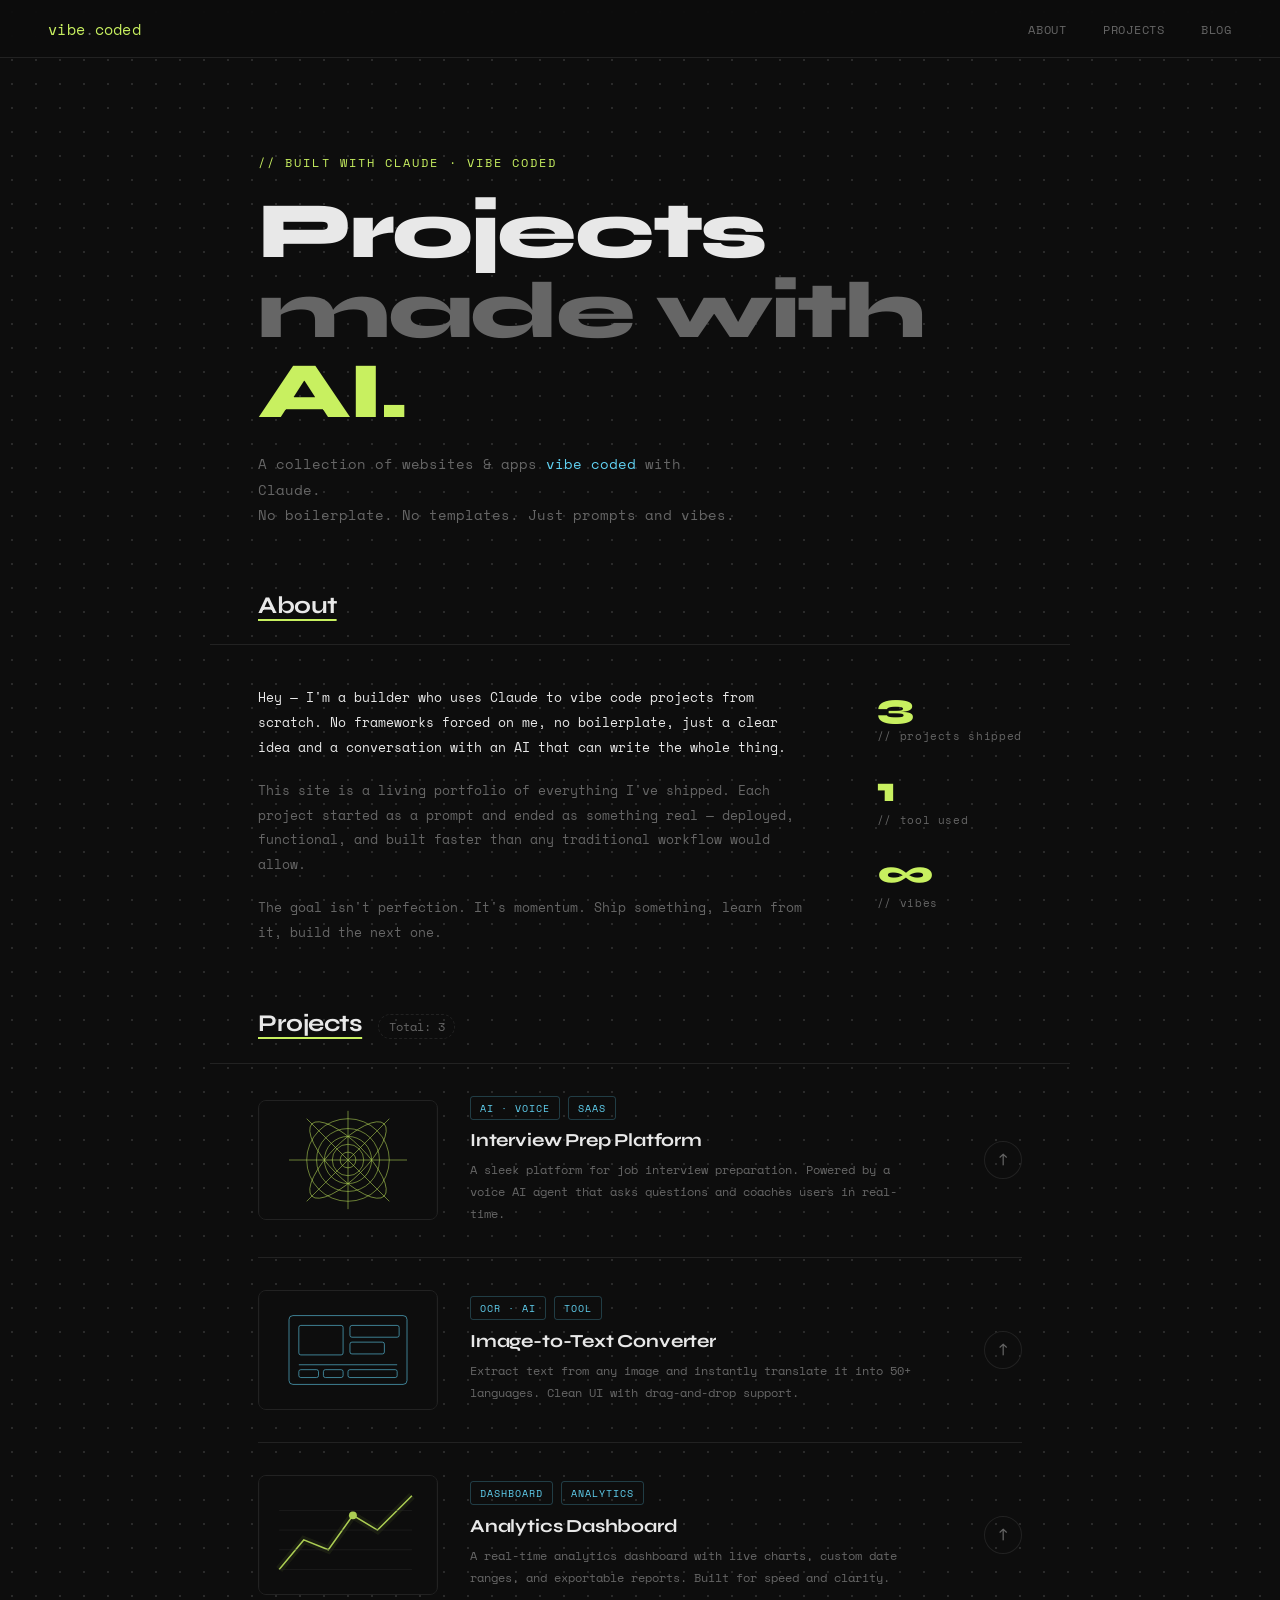
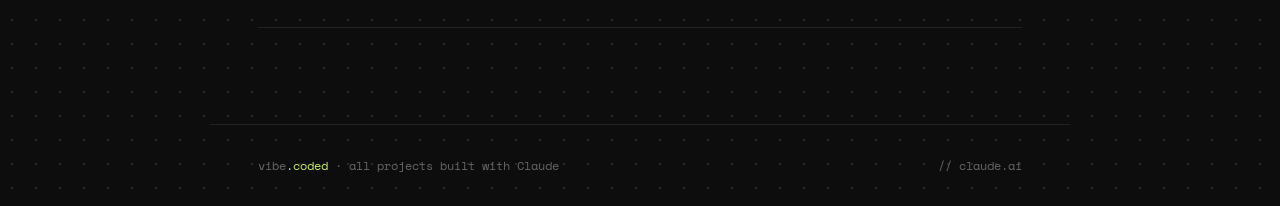
==== index.html @ f3f7cf04 "renamed to index.html" ====
<!DOCTYPE html>
<html lang="en">
<head>
  <meta charset="UTF-8"/>
  <meta name="viewport" content="width=device-width, initial-scale=1.0"/>
  <title>Vibe Coded — Projects by Claude</title>
  <link href="https://fonts.googleapis.com/css2?family=Space+Mono:ital,wght@0,400;0,700;1,400&family=Syne:wght@400;600;700;800&display=swap" rel="stylesheet"/>
  <link rel="stylesheet" href="style.css"/>
</head>
<body>

  <!-- NAV -->
  <nav>
    <a href="#" class="nav-logo">vibe<span>.</span>coded</a>
    <ul class="nav-links">
      <li><a href="#about">About</a></li>
      <li><a href="#projects">Projects</a></li>
      <li><a href="#">Blog</a></li>
    </ul>
  </nav>

  <!-- HERO -->
  <header class="hero">
    <p class="hero-eyebrow">// built with claude · vibe coded</p>
    <h1>
      Projects<br/>
      <span class="dim">made with</span> <span class="hi">AI.</span>
    </h1>
    <p class="hero-sub">
      A collection of websites &amp; apps <strong>vibe coded</strong> with Claude.<br/>
      No boilerplate. No templates. Just prompts and vibes.
    </p>
  </header>

  <!-- ABOUT SECTION -->
  <section class="about-section" id="about">
    <div class="section-header">
      <h2>About</h2>
    </div>
    <div class="about-body">
      <div class="about-text">
        <p>Hey — I'm a builder who uses Claude to vibe code projects from scratch. No frameworks forced on me, no boilerplate, just a clear idea and a conversation with an AI that can write the whole thing.</p>
        <p>This site is a living portfolio of everything I've shipped. Each project started as a prompt and ended as something real — deployed, functional, and built faster than any traditional workflow would allow.</p>
        <p>The goal isn't perfection. It's momentum. Ship something, learn from it, build the next one.</p>
      </div>
      <div class="about-stats">
        <div class="stat">
          <span class="stat-number">3</span>
          <span class="stat-label">// projects shipped</span>
        </div>
        <div class="stat">
          <span class="stat-number">1</span>
          <span class="stat-label">// tool used</span>
        </div>
        <div class="stat">
          <span class="stat-number">∞</span>
          <span class="stat-label">// vibes</span>
        </div>
      </div>
    </div>
  </section>

  <!-- PROJECTS SECTION HEADER -->
  <div class="section-header" id="projects">
    <h2>Projects</h2>
    <span class="project-count" id="count-badge">Total: 3</span>
  </div>

  <!-- PROJECT LIST -->
  <div class="project-list" id="project-list">

    <!-- Project 1 -->
    <a class="project-row" href="#" target="_blank">
      <div class="project-thumb">
        <svg class="thumb-art" viewBox="0 0 180 120" xmlns="http://www.w3.org/2000/svg">
          <rect width="180" height="120" fill="#0d0d0d"/>
          <g stroke="#c8f060" stroke-width="0.6" fill="none" opacity="0.85">
            <circle cx="90" cy="60" r="8"/>
            <circle cx="90" cy="60" r="16"/>
            <circle cx="90" cy="60" r="24"/>
            <circle cx="90" cy="60" r="32"/>
            <circle cx="90" cy="60" r="42"/>
            <line x1="48" y1="18" x2="132" y2="102"/>
            <line x1="132" y1="18" x2="48" y2="102"/>
            <line x1="30" y1="60" x2="150" y2="60"/>
            <line x1="90" y1="10" x2="90" y2="110"/>
            <ellipse cx="90" cy="60" rx="52" ry="18" transform="rotate(45 90 60)"/>
            <ellipse cx="90" cy="60" rx="52" ry="18" transform="rotate(-45 90 60)"/>
          </g>
        </svg>
      </div>
      <div class="project-body">
        <div class="project-tags">
          <span class="tag">AI · Voice</span>
          <span class="tag">SaaS</span>
        </div>
        <p class="project-title">Interview Prep Platform</p>
        <p class="project-desc">A sleek platform for job interview preparation. Powered by a voice AI agent that asks questions and coaches users in real-time.</p>
      </div>
      <div class="project-arrow">↗</div>
    </a>

    <!-- Project 2 -->
    <a class="project-row" href="#" target="_blank">
      <div class="project-thumb">
        <svg class="thumb-art" viewBox="0 0 180 120" xmlns="http://www.w3.org/2000/svg">
          <rect width="180" height="120" fill="#0d0d0d"/>
          <g stroke="#60d0f0" stroke-width="0.7" fill="none" opacity="0.85">
            <rect x="30" y="25" width="120" height="70" rx="4"/>
            <rect x="40" y="35" width="45" height="30" rx="2"/>
            <rect x="92" y="35" width="50" height="12" rx="2"/>
            <rect x="92" y="52" width="35" height="12" rx="2"/>
            <line x1="40" y1="75" x2="140" y2="75"/>
            <rect x="40" y="80" width="20" height="8" rx="2"/>
            <rect x="65" y="80" width="20" height="8" rx="2"/>
            <rect x="90" y="80" width="50" height="8" rx="2"/>
          </g>
        </svg>
      </div>
      <div class="project-body">
        <div class="project-tags">
          <span class="tag">OCR · AI</span>
          <span class="tag">Tool</span>
        </div>
        <p class="project-title">Image-to-Text Converter</p>
        <p class="project-desc">Extract text from any image and instantly translate it into 50+ languages. Clean UI with drag-and-drop support.</p>
      </div>
      <div class="project-arrow">↗</div>
    </a>

    <!-- Project 3 -->
    <a class="project-row" href="#" target="_blank">
      <div class="project-thumb">
        <svg class="thumb-art" viewBox="0 0 180 120" xmlns="http://www.w3.org/2000/svg">
          <rect width="180" height="120" fill="#0d0d0d"/>
          <g fill="none" opacity="0.85">
            <polyline points="20,95 45,65 70,75 95,40 120,55 155,20" stroke="#c8f060" stroke-width="1.5"/>
            <polyline points="20,95 45,65 70,75 95,40 120,55 155,20" stroke="#c8f060" stroke-width="8" opacity="0.08"/>
            <line x1="20" y1="95" x2="155" y2="95" stroke="#333" stroke-width="0.5"/>
            <line x1="20" y1="75" x2="155" y2="75" stroke="#333" stroke-width="0.5"/>
            <line x1="20" y1="55" x2="155" y2="55" stroke="#333" stroke-width="0.5"/>
            <line x1="20" y1="35" x2="155" y2="35" stroke="#333" stroke-width="0.5"/>
            <circle cx="95" cy="40" r="4" fill="#c8f060" stroke="none"/>
          </g>
        </svg>
      </div>
      <div class="project-body">
        <div class="project-tags">
          <span class="tag">Dashboard</span>
          <span class="tag">Analytics</span>
        </div>
        <p class="project-title">Analytics Dashboard</p>
        <p class="project-desc">A real-time analytics dashboard with live charts, custom date ranges, and exportable reports. Built for speed and clarity.</p>
      </div>
      <div class="project-arrow">↗</div>
    </a>

  </div>

  <!-- FOOTER -->
  <footer>
    <p class="footer-left">vibe<strong>.coded</strong> · all projects built with Claude</p>
    <p class="footer-claude">// claude.ai</p>
  </footer>


</body>
</html>
---- style.css ----
*, *::before, *::after { box-sizing: border-box; margin: 0; padding: 0; }

:root {
  --bg: #0d0d0d;
  --surface: #141414;
  --border: #222;
  --text: #e8e8e8;
  --muted: #666;
  --accent: #c8f060;
  --accent2: #60d0f0;
  --mono: 'Space Mono', monospace;
  --sans: 'Syne', sans-serif;
}

html { scroll-behavior: smooth; }

body {
  font-family: var(--sans);
  background: var(--bg);
  color: var(--text);
  min-height: 100vh;
  -webkit-font-smoothing: antialiased;
  background-image: radial-gradient(circle, #2a2a2a 1px, transparent 1px);
  background-size: 24px 24px;
}

/* ── NAV ── */
nav {
  position: sticky;
  top: 0;
  z-index: 100;
  display: flex;
  justify-content: space-between;
  align-items: center;
  padding: 1.1rem 3rem;
  background: rgba(13,13,13,0.88);
  backdrop-filter: blur(16px);
  border-bottom: 1px solid var(--border);
}

.nav-logo {
  font-family: var(--mono);
  font-size: 0.95rem;
  color: var(--accent);
  text-decoration: none;
  letter-spacing: 0.02em;
}

.nav-logo span { color: var(--muted); }

.nav-links {
  display: flex;
  gap: 2.25rem;
  list-style: none;
}

.nav-links a {
  font-family: var(--mono);
  font-size: 0.78rem;
  color: var(--muted);
  text-decoration: none;
  letter-spacing: 0.06em;
  text-transform: uppercase;
  transition: color 0.2s;
}

.nav-links a:hover { color: var(--text); }
.nav-links a.active { color: var(--accent); }

/* ── HERO ── */
.hero {
  max-width: 860px;
  margin: 0 auto;
  padding: 6rem 3rem 4rem;
  opacity: 0;
  animation: fadeUp 0.8s ease 0.1s forwards;
}

.hero-eyebrow {
  font-family: var(--mono);
  font-size: 0.72rem;
  letter-spacing: 0.18em;
  text-transform: uppercase;
  color: var(--accent);
  margin-bottom: 1.25rem;
}

.hero h1 {
  font-family: var(--sans);
  font-size: clamp(2.6rem, 7vw, 5rem);
  font-weight: 800;
  line-height: 1.0;
  letter-spacing: -0.03em;
  margin-bottom: 1.25rem;
}

.hero h1 .dim { color: var(--muted); }
.hero h1 .hi { color: var(--accent); }

.hero-sub {
  font-family: var(--mono);
  font-size: 0.88rem;
  color: var(--muted);
  line-height: 1.8;
  max-width: 480px;
}

.hero-sub strong { color: var(--accent2); font-weight: 400; }

/* ── SECTION HEADER ── */
.section-header {
  max-width: 860px;
  margin: 0 auto;
  padding: 0 3rem 1.5rem;
  display: flex;
  align-items: baseline;
  gap: 1rem;
  border-bottom: 1px solid var(--border);
  opacity: 0;
  animation: fadeUp 0.8s ease 0.3s forwards;
}

.section-header h2 {
  font-family: var(--sans);
  font-size: 1.5rem;
  font-weight: 700;
  letter-spacing: -0.02em;
  text-decoration: underline;
  text-underline-offset: 6px;
  text-decoration-color: var(--accent);
}

.project-count {
  font-family: var(--mono);
  font-size: 0.72rem;
  color: var(--muted);
  border: 1px dashed var(--border);
  padding: 0.2rem 0.6rem;
  border-radius: 100px;
}

/* ── PROJECT LIST ── */
.project-list {
  max-width: 860px;
  margin: 0 auto;
  padding: 0 3rem 6rem;
}

.project-row {
  display: grid;
  grid-template-columns: 180px 1fr auto;
  gap: 2rem;
  align-items: center;
  padding: 2rem 0;
  border-bottom: 1px solid var(--border);
  opacity: 0;
  animation: fadeUp 0.7s ease forwards;
  text-decoration: none;
  color: inherit;
  transition: background 0.2s;
  cursor: pointer;
  position: relative;
}

.project-row:nth-child(1) { animation-delay: 0.4s; }
.project-row:nth-child(2) { animation-delay: 0.5s; }
.project-row:nth-child(3) { animation-delay: 0.6s; }
.project-row:nth-child(4) { animation-delay: 0.7s; }
.project-row:nth-child(5) { animation-delay: 0.8s; }

.project-row:hover .project-thumb { border-color: var(--accent); }
.project-row:hover .project-arrow { background: var(--accent); color: #000; transform: rotate(0deg); }
.project-row:hover .project-title { color: var(--accent); }

/* ── THUMBNAIL ── */
.project-thumb {
  width: 180px;
  height: 120px;
  border-radius: 8px;
  border: 1px solid var(--border);
  overflow: hidden;
  background: var(--surface);
  flex-shrink: 0;
  transition: border-color 0.25s;
  display: flex;
  align-items: center;
  justify-content: center;
  position: relative;
}

.thumb-art {
  width: 100%;
  height: 100%;
}

/* ── PROJECT BODY ── */
.project-tags {
  display: flex;
  gap: 0.5rem;
  flex-wrap: wrap;
  margin-bottom: 0.6rem;
}

.tag {
  font-family: var(--mono);
  font-size: 0.65rem;
  letter-spacing: 0.1em;
  text-transform: uppercase;
  color: var(--accent2);
  border: 1px solid rgba(96, 208, 240, 0.25);
  padding: 0.18rem 0.55rem;
  border-radius: 3px;
}

.project-title {
  font-family: var(--sans);
  font-size: 1.15rem;
  font-weight: 700;
  letter-spacing: -0.01em;
  margin-bottom: 0.5rem;
  transition: color 0.2s;
}

.project-desc {
  font-family: var(--mono);
  font-size: 0.78rem;
  color: var(--muted);
  line-height: 1.75;
  max-width: 460px;
}

/* ── ARROW ── */
.project-arrow {
  width: 38px;
  height: 38px;
  border-radius: 50%;
  border: 1px solid var(--border);
  display: flex;
  align-items: center;
  justify-content: center;
  font-size: 1rem;
  color: var(--muted);
  flex-shrink: 0;
  transition: background 0.2s, color 0.2s, transform 0.2s;
  transform: rotate(-45deg);
}

/* ── ABOUT ── */
.about-section {
  max-width: 860px;
  margin: 0 auto;
  opacity: 0;
  animation: fadeUp 0.8s ease 0.2s forwards;
}

.about-section .section-header {
  animation: none;
  opacity: 1;
}

.about-body {
  display: grid;
  grid-template-columns: 1fr auto;
  gap: 4rem;
  align-items: start;
  padding: 2.5rem 3rem 4rem;
}

.about-text {
  display: flex;
  flex-direction: column;
  gap: 1.1rem;
}

.about-text p {
  font-family: var(--mono);
  font-size: 0.82rem;
  color: var(--muted);
  line-height: 1.9;
}

.about-text p:first-child {
  color: var(--text);
}

.about-stats {
  display: flex;
  flex-direction: column;
  gap: 1.75rem;
  padding-top: 0.25rem;
  flex-shrink: 0;
}

.stat {
  display: flex;
  flex-direction: column;
  gap: 0.25rem;
}

.stat-number {
  font-family: var(--sans);
  font-size: 2.2rem;
  font-weight: 800;
  color: var(--accent);
  letter-spacing: -0.03em;
  line-height: 1;
}

.stat-label {
  font-family: var(--mono);
  font-size: 0.68rem;
  color: var(--muted);
  letter-spacing: 0.06em;
}

/* ── FOOTER ── */
footer {
  border-top: 1px solid var(--border);
  padding: 2rem 3rem;
  max-width: 860px;
  margin: 0 auto;
  display: flex;
  justify-content: space-between;
  align-items: center;
}

.footer-left {
  font-family: var(--mono);
  font-size: 0.72rem;
  color: var(--muted);
}

.footer-left strong { color: var(--accent); font-weight: 400; }

.footer-claude {
  font-family: var(--mono);
  font-size: 0.72rem;
  color: var(--muted);
}

/* ── ANIMATIONS ── */
@keyframes fadeUp {
  from { opacity: 0; transform: translateY(20px); }
  to   { opacity: 1; transform: translateY(0); }
}

/* ── RESPONSIVE ── */
@media (max-width: 640px) {
  nav { padding: 1rem 1.25rem; }
  .nav-links { display: none; }
  .hero, .section-header, .project-list, .about-body, footer { padding-left: 1.25rem; padding-right: 1.25rem; }
  .about-body { grid-template-columns: 1fr; gap: 2rem; }
  .about-stats { flex-direction: row; gap: 2rem; }
  .project-row { grid-template-columns: 100px 1fr auto; gap: 1rem; }
  .project-thumb { width: 100px; height: 70px; }
}
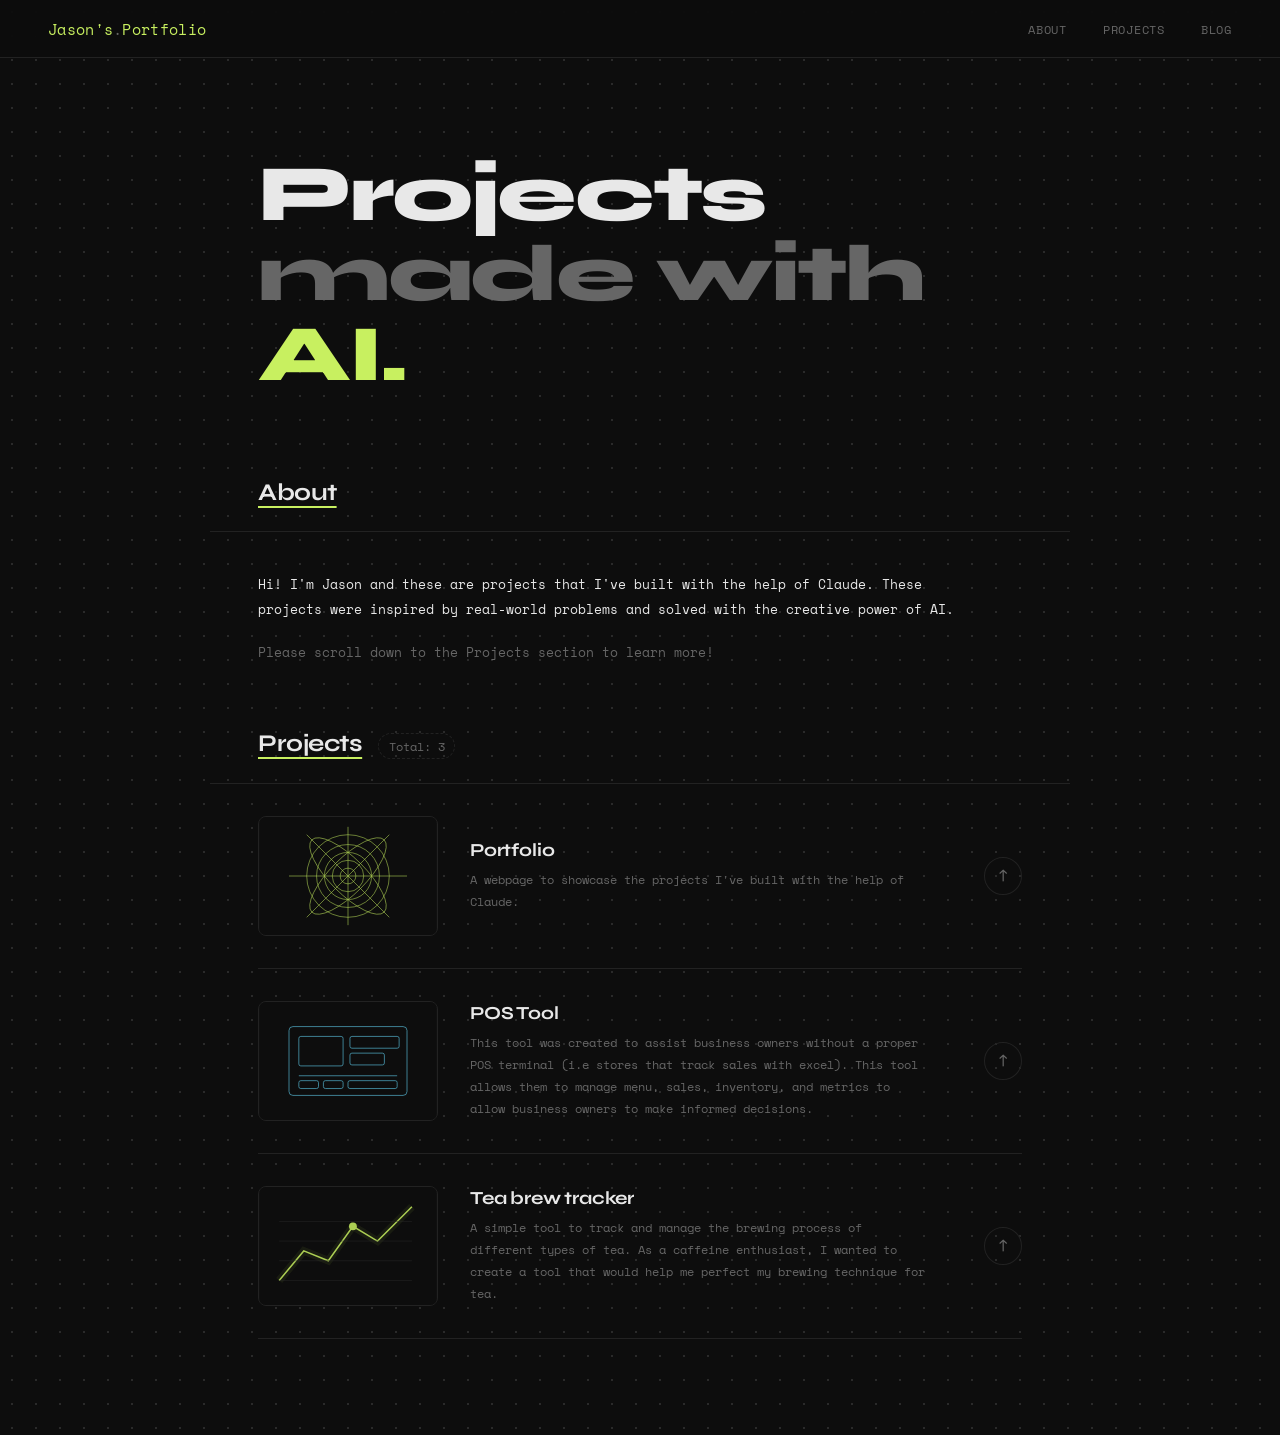
==== commit 58345eba: "updated projects" ====
--- a/index.html
+++ b/index.html
@@ -3,7 +3,7 @@
 <head>
   <meta charset="UTF-8"/>
   <meta name="viewport" content="width=device-width, initial-scale=1.0"/>
-  <title>Vibe Coded — Projects by Claude</title>
+  <title>Jason's Portfolio</title>
   <link href="https://fonts.googleapis.com/css2?family=Space+Mono:ital,wght@0,400;0,700;1,400&family=Syne:wght@400;600;700;800&display=swap" rel="stylesheet"/>
   <link rel="stylesheet" href="style.css"/>
 </head>
@@ -11,7 +11,7 @@
 
   <!-- NAV -->
   <nav>
-    <a href="#" class="nav-logo">vibe<span>.</span>coded</a>
+    <a href="#" class="nav-logo">Jason's<span>.</span>Portfolio</a>
     <ul class="nav-links">
       <li><a href="#about">About</a></li>
       <li><a href="#projects">Projects</a></li>
@@ -21,16 +21,11 @@
 
   <!-- HERO -->
   <header class="hero">
-    <p class="hero-eyebrow">// built with claude · vibe coded</p>
     <h1>
       Projects<br/>
       <span class="dim">made with</span> <span class="hi">AI.</span>
     </h1>
-    <p class="hero-sub">
-      A collection of websites &amp; apps <strong>vibe coded</strong> with Claude.<br/>
-      No boilerplate. No templates. Just prompts and vibes.
-    </p>
-  </header>
+    </header>
 
   <!-- ABOUT SECTION -->
   <section class="about-section" id="about">
@@ -39,11 +34,11 @@
     </div>
     <div class="about-body">
       <div class="about-text">
-        <p>Hey — I'm a builder who uses Claude to vibe code projects from scratch. No frameworks forced on me, no boilerplate, just a clear idea and a conversation with an AI that can write the whole thing.</p>
-        <p>This site is a living portfolio of everything I've shipped. Each project started as a prompt and ended as something real — deployed, functional, and built faster than any traditional workflow would allow.</p>
-        <p>The goal isn't perfection. It's momentum. Ship something, learn from it, build the next one.</p>
+        <p>Hi! I'm Jason and these are projects that I've built with the help of Claude. These projects were inspired by real-world problems and solved with the creative power of AI.</p>
+        <p>Please scroll down to the Projects section to learn more!</p>
+      
       </div>
-      <div class="about-stats">
+      <!--<div class="about-stats">
         <div class="stat">
           <span class="stat-number">3</span>
           <span class="stat-label">// projects shipped</span>
@@ -56,7 +51,7 @@
           <span class="stat-number">∞</span>
           <span class="stat-label">// vibes</span>
         </div>
-      </div>
+      </div>-->
     </div>
   </section>
 
@@ -90,18 +85,15 @@
         </svg>
       </div>
       <div class="project-body">
-        <div class="project-tags">
-          <span class="tag">AI · Voice</span>
-          <span class="tag">SaaS</span>
-        </div>
-        <p class="project-title">Interview Prep Platform</p>
-        <p class="project-desc">A sleek platform for job interview preparation. Powered by a voice AI agent that asks questions and coaches users in real-time.</p>
+        
+        <p class="project-title">Portfolio</p>
+        <p class="project-desc">A webpage to showcase the projects I've built with the help of Claude.</p>
       </div>
       <div class="project-arrow">↗</div>
     </a>
 
     <!-- Project 2 -->
-    <a class="project-row" href="#" target="_blank">
+    <a class="project-row" href="https://dixilo-lite.github.io/drink-shop-pos/" target="_blank">
       <div class="project-thumb">
         <svg class="thumb-art" viewBox="0 0 180 120" xmlns="http://www.w3.org/2000/svg">
           <rect width="180" height="120" fill="#0d0d0d"/>
@@ -118,18 +110,15 @@
         </svg>
       </div>
       <div class="project-body">
-        <div class="project-tags">
-          <span class="tag">OCR · AI</span>
-          <span class="tag">Tool</span>
-        </div>
-        <p class="project-title">Image-to-Text Converter</p>
-        <p class="project-desc">Extract text from any image and instantly translate it into 50+ languages. Clean UI with drag-and-drop support.</p>
+        
+        <p class="project-title">POS Tool</p>
+        <p class="project-desc">This tool was created to assist business owners without a proper POS terminal (i.e stores that track sales with excel). This tool allows them to manage menu, sales, inventory, and metrics to allow business owners to make informed decisions.</p>
       </div>
       <div class="project-arrow">↗</div>
     </a>
 
     <!-- Project 3 -->
-    <a class="project-row" href="#" target="_blank">
+    <a class="project-row" href="https://dixilo-lite.github.io/gongfu-tea-tracker/" target="_blank">
       <div class="project-thumb">
         <svg class="thumb-art" viewBox="0 0 180 120" xmlns="http://www.w3.org/2000/svg">
           <rect width="180" height="120" fill="#0d0d0d"/>
@@ -145,12 +134,8 @@
         </svg>
       </div>
       <div class="project-body">
-        <div class="project-tags">
-          <span class="tag">Dashboard</span>
-          <span class="tag">Analytics</span>
-        </div>
-        <p class="project-title">Analytics Dashboard</p>
-        <p class="project-desc">A real-time analytics dashboard with live charts, custom date ranges, and exportable reports. Built for speed and clarity.</p>
+        <p class="project-title">Tea brew tracker</p>
+        <p class="project-desc">A simple tool to track and manage the brewing process of different types of tea. As a caffeine enthusiast, I wanted to create a tool that would help me perfect my brewing technique for tea.</p>
       </div>
       <div class="project-arrow">↗</div>
     </a>
@@ -158,10 +143,10 @@
   </div>
 
   <!-- FOOTER -->
-  <footer>
+ <!-- <footer>
     <p class="footer-left">vibe<strong>.coded</strong> · all projects built with Claude</p>
     <p class="footer-claude">// claude.ai</p>
-  </footer>
+  </footer>-->
 
 
 </body>
